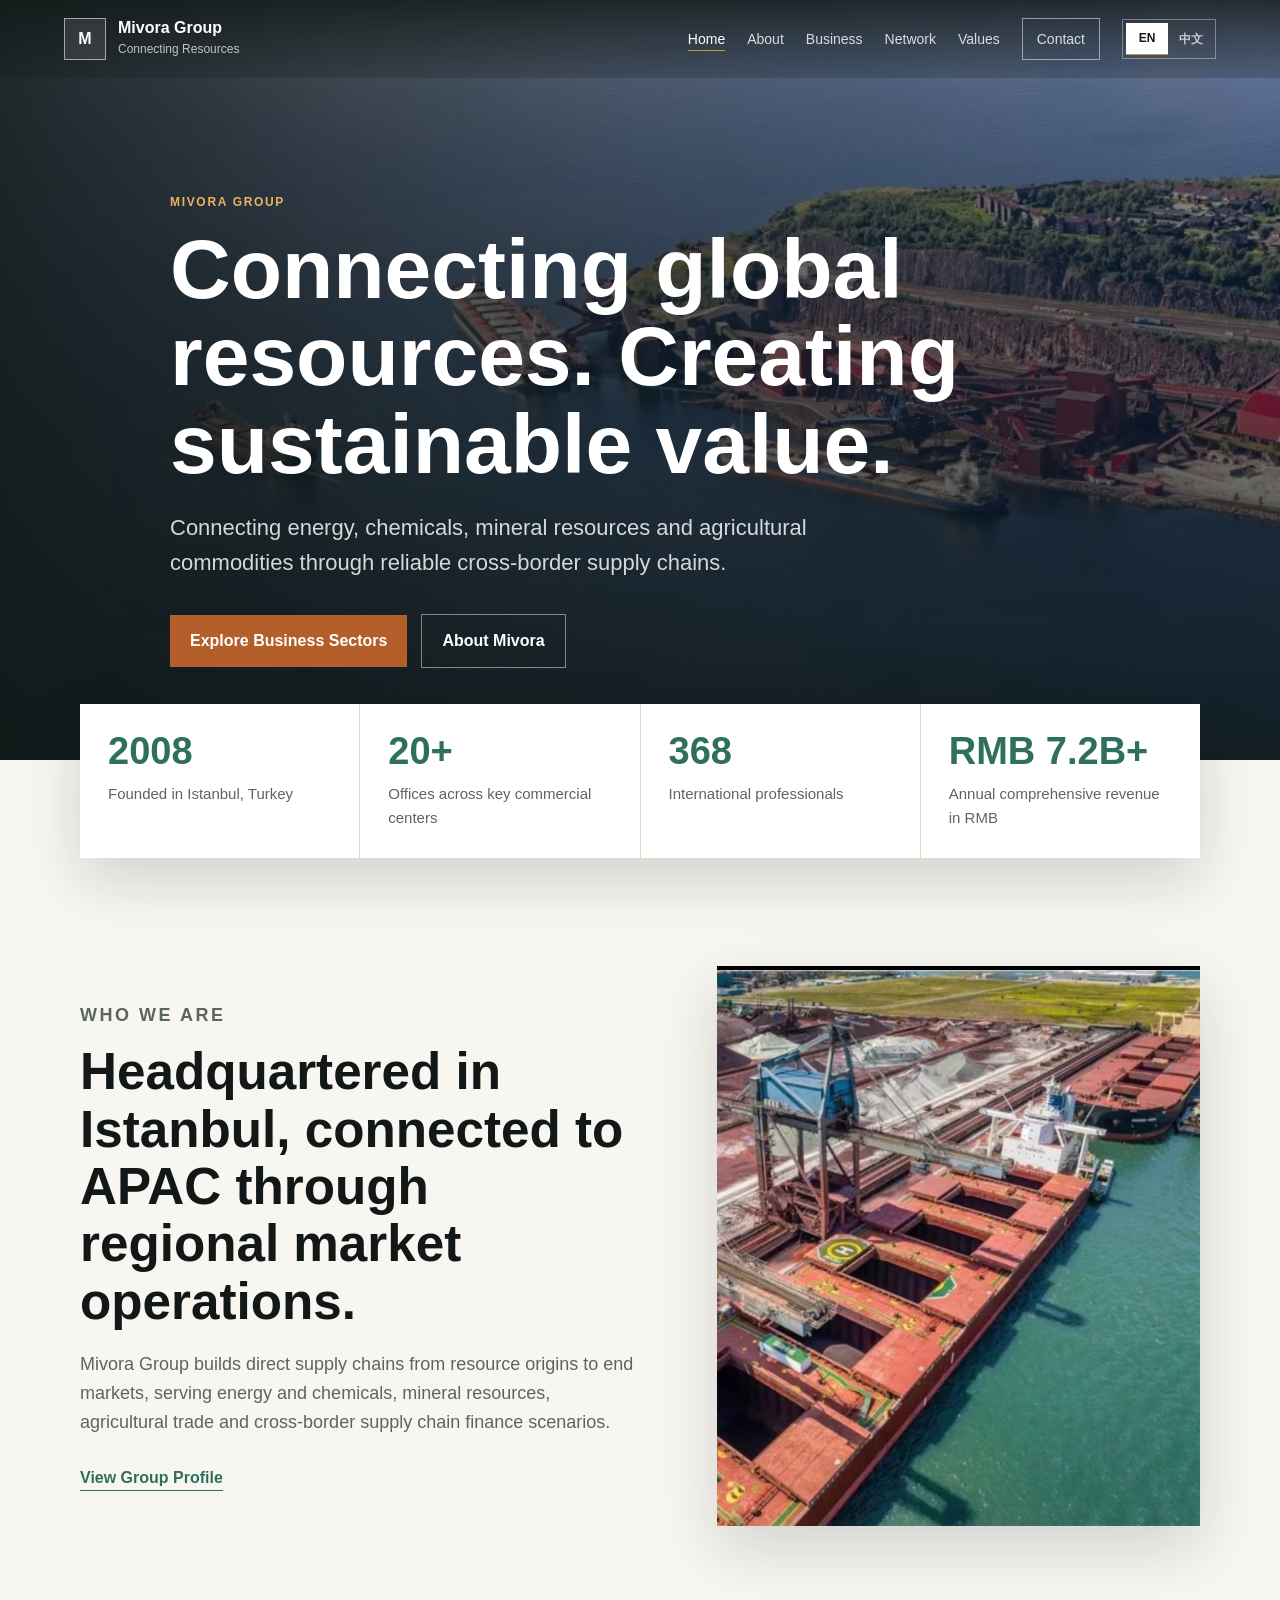
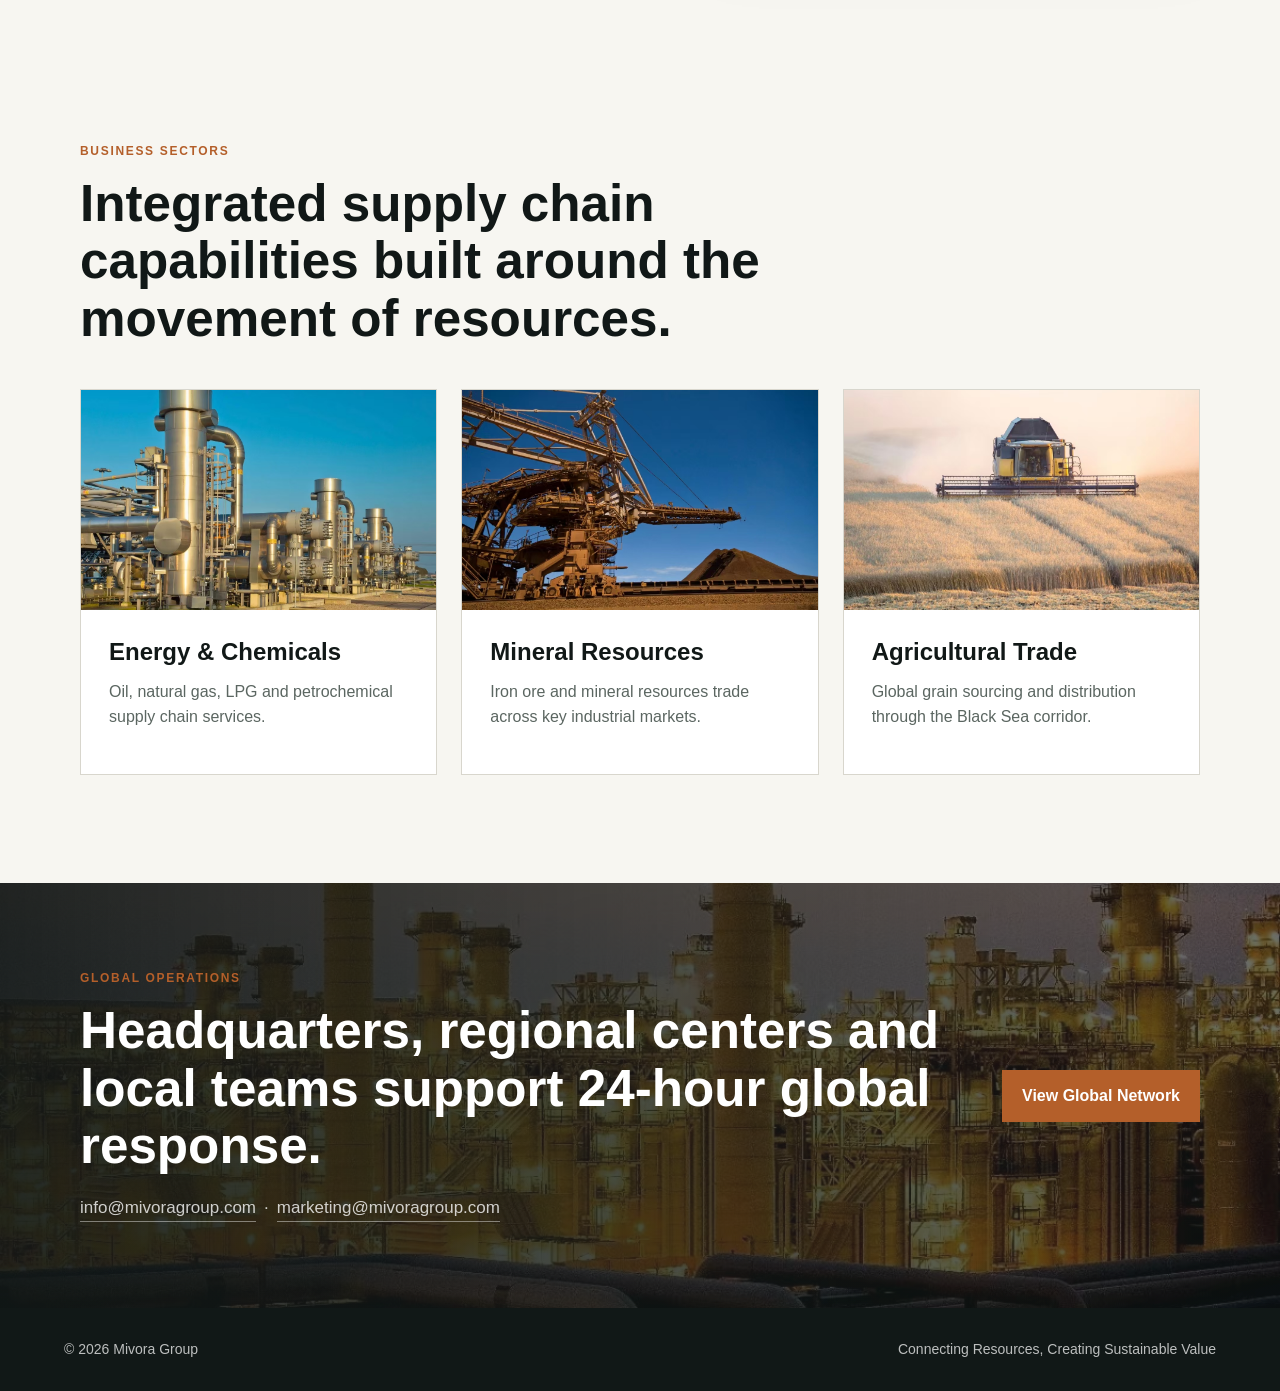
==== index.html @ 5e9dabd0 "Remove specific Shanghai office references" ====
<!doctype html>
<html lang="en">
  <head>
    <meta charset="utf-8" />
    <meta name="viewport" content="width=device-width, initial-scale=1" />
    <title>Mivora Group | Global Resources & Supply Chain</title>
    <meta
      name="description"
      content="Mivora Group connects energy, chemicals, mineral resources and agricultural commodities through an integrated global supply chain network."
    />
    <link rel="canonical" href="https://mivoragroup.com/" />
    <meta property="og:url" content="https://mivoragroup.com/" />
    <meta property="og:site_name" content="Mivora Group" />
    <meta property="og:title" content="Mivora Group | Global Resources & Supply Chain" />
    <meta property="og:type" content="website" />
    <link rel="stylesheet" href="styles.css" />
  </head>
  <body>
    <header class="site-header">
      <a class="brand" href="index.html" aria-label="Mivora Group home">
        <span class="brand-mark">M</span>
        <span>
          <strong>Mivora Group</strong>
          <small>Connecting Resources</small>
        </span>
      </a>
      <nav class="nav" aria-label="Primary navigation">
        <a class="active" href="index.html" data-en="Home" data-zh="首页">Home</a>
        <a href="about.html" data-en="About" data-zh="集团概况">About</a>
        <a href="business.html" data-en="Business" data-zh="核心业务">Business</a>
        <a href="network.html" data-en="Network" data-zh="全球网络">Network</a>
        <a href="sustainability.html" data-en="Values" data-zh="价值观">Values</a>
        <a class="nav-cta" href="contact.html" data-en="Contact" data-zh="联系">Contact</a>
        <span class="lang-toggle" aria-label="Language switcher">
          <button type="button" data-lang="en">EN</button>
          <button type="button" data-lang="zh">中文</button>
        </span>
      </nav>
    </header>

    <main>
      <section class="hero" aria-labelledby="hero-title">
        <img
          class="hero-image"
          src="7a8df25986ed4605addcd984f6380a3a.jpg"
          alt="Bulk commodity terminal and cargo vessels"
        />
        <div class="hero-overlay"></div>
        <div class="hero-content">
          <p class="eyebrow">MIVORA GROUP</p>
          <h1 id="hero-title" data-en="Connecting global resources. Creating sustainable value." data-zh="链接全球资源，创造可持续价值">Connecting global resources. Creating sustainable value.</h1>
          <p class="hero-subtitle">
            Connecting energy, chemicals, mineral resources and agricultural commodities through reliable cross-border supply chains.
          </p>
          <div class="hero-actions">
            <a class="button primary" href="business.html" data-en="Explore Business Sectors" data-zh="探索业务板块">Explore Business Sectors</a>
            <a class="button secondary" href="about.html" data-en="About Mivora" data-zh="了解集团实力">About Mivora</a>
          </div>
        </div>
      </section>

      <section class="metrics" aria-label="Company highlights">
        <article>
          <strong>2008</strong>
          <span data-en="Founded in Istanbul, Turkey" data-zh="成立于土耳其伊斯坦布尔">Founded in Istanbul, Turkey</span>
        </article>
        <article>
          <strong>20+</strong>
          <span data-en="Offices across key commercial centers" data-zh="全球办事处覆盖关键商业中心">Offices across key commercial centers</span>
        </article>
        <article>
          <strong>368</strong>
          <span data-en="International professionals" data-zh="国际化专业团队成员">International professionals</span>
        </article>
        <article>
          <strong data-en="RMB 7.2B+" data-zh="72亿+">RMB 7.2B+</strong>
          <span data-en="Annual comprehensive revenue in RMB" data-zh="人民币年综合营业收入">Annual comprehensive revenue in RMB</span>
        </article>
      </section>

      <section class="section split">
        <div class="section-copy">
          <p class="eyebrow">WHO WE ARE</p>
          <h2 data-en="Headquartered in Istanbul, connected to APAC through regional market operations." data-zh="以伊斯坦布尔为全球枢纽，通过区域市场运营连接亚太市场。">Headquartered in Istanbul, connected to APAC through regional market operations.</h2>
          <p data-en="Mivora Group builds direct supply chains from resource origins to end markets, serving energy and chemicals, mineral resources, agricultural trade and cross-border supply chain finance scenarios." data-zh="Mivora Group 构建从资源产地到终端市场的直达供应链，服务能源化工、矿产资源、农业贸易与跨境供应链金融场景。">
            Mivora Group builds direct supply chains from resource origins to end markets, serving energy and chemicals, mineral resources, agricultural trade and cross-border supply chain finance scenarios.
          </p>
          <a class="text-link" href="about.html" data-en="View Group Profile" data-zh="查看集团概况">View Group Profile</a>
        </div>
        <div class="image-panel">
          <img src="49a65de174349320aea4077d7fc65b95.jpg" alt="Cargo vessels at a commodity port" />
        </div>
      </section>

      <section class="section">
        <div class="section-heading">
          <p class="eyebrow">BUSINESS SECTORS</p>
          <h2 data-en="Integrated supply chain capabilities built around the movement of resources." data-zh="围绕资源流动，形成多板块协同的供应链服务能力。">Integrated supply chain capabilities built around the movement of resources.</h2>
        </div>
        <div class="business-grid">
          <a class="business-card" href="business.html#energy">
            <img src="01451405d43c5ca861ee28e45a3e5ecc.jpg" alt="Energy and chemical production facility" />
            <div>
              <h3 data-en="Energy & Chemicals" data-zh="能源化工">Energy & Chemicals</h3>
              <p>Oil, natural gas, LPG and petrochemical supply chain services.</p>
            </div>
          </a>
          <a class="business-card" href="business.html#minerals">
            <img src="44d8d1b2f54f1c2cb3f001c1cfe89cb3.jpg" alt="Iron ore stockyard and port equipment" />
            <div>
              <h3 data-en="Mineral Resources" data-zh="矿产资源">Mineral Resources</h3>
              <p>Iron ore and mineral resources trade across key industrial markets.</p>
            </div>
          </a>
          <a class="business-card" href="business.html#agriculture">
            <img src="0b99b3948eabadda12cf64d9cd843b79.jpg" alt="Grain harvesting in a field" />
            <div>
              <h3 data-en="Agricultural Trade" data-zh="农业贸易">Agricultural Trade</h3>
              <p>Global grain sourcing and distribution through the Black Sea corridor.</p>
            </div>
          </a>
        </div>
      </section>

      <section class="section cta-band">
        <div>
          <p class="eyebrow">GLOBAL OPERATIONS</p>
          <h2 data-en="Headquarters, regional centers and local teams support 24-hour global response." data-zh="总部、区域中心与本地团队协同，实现 24 小时全球响应。">Headquarters, regional centers and local teams support 24-hour global response.</h2>
          <p class="cta-note">
            <a href="mailto:info@mivoragroup.com">info@mivoragroup.com</a>
            <span>·</span>
            <a href="mailto:marketing@mivoragroup.com">marketing@mivoragroup.com</a>
          </p>
        </div>
        <a class="button primary" href="network.html" data-en="View Global Network" data-zh="查看全球网络">View Global Network</a>
      </section>
    </main>

    <footer class="site-footer">
      <span>© 2026 Mivora Group</span>
      <span>Connecting Resources, Creating Sustainable Value</span>
    </footer>
    <script src="lang.js"></script>
  </body>
</html>
---- styles.css ----
:root {
  --ink: #111817;
  --muted: #5b6661;
  --paper: #f7f6f1;
  --white: #ffffff;
  --line: #d8d6cd;
  --copper: #b45f2a;
  --green: #2f6f5e;
  --gold: #c9963e;
  --charcoal: #202826;
  --shadow: 0 22px 60px rgba(17, 24, 23, 0.16);
}

* {
  box-sizing: border-box;
}

html {
  scroll-behavior: smooth;
}

body {
  margin: 0;
  color: var(--ink);
  background: var(--paper);
  font-family: Inter, "Segoe UI", "PingFang SC", "Microsoft YaHei", Arial, sans-serif;
  line-height: 1.6;
}

img {
  display: block;
  max-width: 100%;
}

a {
  color: inherit;
  text-decoration: none;
}

.site-header {
  position: fixed;
  top: 0;
  left: 0;
  right: 0;
  z-index: 10;
  display: flex;
  align-items: center;
  justify-content: space-between;
  gap: 24px;
  padding: 18px clamp(20px, 5vw, 72px);
  color: var(--white);
  background: linear-gradient(180deg, rgba(17, 24, 23, 0.82), rgba(17, 24, 23, 0.2));
}

.site-header.solid {
  background: rgba(17, 24, 23, 0.96);
  box-shadow: 0 12px 36px rgba(17, 24, 23, 0.14);
}

.brand {
  display: flex;
  align-items: center;
  gap: 12px;
  min-width: 210px;
}

.brand-mark {
  display: grid;
  width: 42px;
  height: 42px;
  place-items: center;
  border: 1px solid rgba(255, 255, 255, 0.55);
  background: rgba(255, 255, 255, 0.1);
  font-weight: 800;
}

.brand strong,
.brand small {
  display: block;
}

.brand strong {
  font-size: 16px;
  line-height: 1.15;
}

.brand small {
  margin-top: 2px;
  color: rgba(255, 255, 255, 0.72);
  font-size: 12px;
}

.nav {
  display: flex;
  align-items: center;
  gap: 22px;
  color: rgba(255, 255, 255, 0.82);
  font-size: 14px;
}

.lang-toggle {
  display: inline-flex;
  align-items: center;
  gap: 2px;
  padding: 3px;
  border: 1px solid rgba(255, 255, 255, 0.36);
}

.lang-toggle button {
  min-width: 42px;
  padding: 6px 9px;
  color: rgba(255, 255, 255, 0.72);
  background: transparent;
  border: 0;
  font: inherit;
  font-size: 12px;
  font-weight: 800;
  cursor: pointer;
}

.lang-toggle button.active {
  color: var(--ink);
  background: var(--white);
}

.nav a:hover,
.nav .active {
  color: var(--white);
}

.nav .active {
  border-bottom: 1px solid var(--gold);
}

.nav-cta {
  padding: 9px 14px;
  border: 1px solid rgba(255, 255, 255, 0.5);
}

.nav-cta.active {
  border-color: var(--gold);
}

.hero {
  position: relative;
  min-height: 760px;
  display: grid;
  align-items: end;
  overflow: hidden;
  color: var(--white);
}

.hero-image,
.hero-overlay {
  position: absolute;
  inset: 0;
  width: 100%;
  height: 100%;
}

.hero-image {
  object-fit: cover;
}

.hero-overlay {
  background:
    linear-gradient(90deg, rgba(17, 24, 23, 0.88), rgba(17, 24, 23, 0.46), rgba(17, 24, 23, 0.16)),
    linear-gradient(0deg, rgba(17, 24, 23, 0.82), rgba(17, 24, 23, 0.02));
}

.hero-content {
  position: relative;
  width: min(940px, calc(100% - 40px));
  padding: 160px 0 92px;
  margin: 0 auto;
}

.eyebrow {
  margin: 0 0 14px;
  color: var(--copper);
  font-size: 12px;
  font-weight: 800;
  letter-spacing: 0.14em;
  text-transform: uppercase;
}

.hero .eyebrow {
  color: #f0b15e;
}

h1,
h2,
h3,
p {
  margin-top: 0;
}

h1 {
  max-width: 880px;
  margin-bottom: 22px;
  font-size: clamp(46px, 7vw, 84px);
  line-height: 1.04;
  letter-spacing: 0;
}

h2 {
  margin-bottom: 20px;
  font-size: clamp(32px, 4vw, 54px);
  line-height: 1.12;
  letter-spacing: 0;
}

h3 {
  margin-bottom: 12px;
  font-size: 24px;
  line-height: 1.2;
}

.hero-subtitle {
  max-width: 660px;
  margin-bottom: 34px;
  color: rgba(255, 255, 255, 0.82);
  font-size: 22px;
}

.hero-actions,
.button {
  display: flex;
  align-items: center;
}

.hero-actions {
  gap: 14px;
  flex-wrap: wrap;
}

.button {
  min-height: 48px;
  justify-content: center;
  padding: 13px 20px;
  font-weight: 750;
}

.button.primary {
  color: var(--white);
  background: var(--copper);
}

.button.secondary {
  color: var(--white);
  border: 1px solid rgba(255, 255, 255, 0.46);
}

.text-link {
  display: inline-flex;
  margin-top: 10px;
  color: var(--green);
  font-weight: 800;
  border-bottom: 1px solid var(--green);
}

.metrics {
  display: grid;
  grid-template-columns: repeat(4, 1fr);
  gap: 1px;
  width: min(1120px, calc(100% - 40px));
  margin: -56px auto 0;
  position: relative;
  z-index: 2;
  background: var(--line);
  box-shadow: var(--shadow);
}

.metrics article {
  min-height: 134px;
  padding: 28px;
  background: var(--white);
}

.metrics strong {
  display: block;
  color: var(--green);
  font-size: 38px;
  line-height: 1;
}

.metrics span {
  display: block;
  margin-top: 12px;
  color: var(--muted);
  font-size: 15px;
}

.section {
  width: min(1120px, calc(100% - 40px));
  margin: 0 auto;
  padding: 108px 0;
}

.split,
.two-column,
.network-page {
  display: grid;
  grid-template-columns: minmax(0, 0.95fr) minmax(340px, 0.82fr);
  gap: clamp(36px, 6vw, 80px);
  align-items: center;
}

.section-copy p,
.network-copy p,
.contact-page p,
.prose p {
  color: var(--muted);
  font-size: 18px;
}

.image-panel {
  min-height: 520px;
  overflow: hidden;
  box-shadow: var(--shadow);
}

.image-panel img {
  width: 100%;
  height: 100%;
  min-height: 520px;
  object-fit: cover;
}

.section-heading {
  max-width: 850px;
  margin-bottom: 42px;
}

.business-grid {
  display: grid;
  grid-template-columns: repeat(3, 1fr);
  gap: 24px;
}

.business-card {
  display: grid;
  grid-template-rows: 220px 1fr;
  background: var(--white);
  border: 1px solid var(--line);
  transition: transform 180ms ease, box-shadow 180ms ease;
}

.business-card:hover {
  transform: translateY(-4px);
  box-shadow: var(--shadow);
}

.business-card img {
  width: 100%;
  height: 220px;
  object-fit: cover;
}

.business-card div {
  padding: 28px;
}

.business-card p,
.business-card li,
.value-grid p,
.fact-grid p,
.process-grid p {
  color: var(--muted);
}

.business-card ul {
  padding-left: 18px;
  margin: 18px 0 0;
}

.cta-band {
  width: 100%;
  display: grid;
  grid-template-columns: minmax(0, 1fr) auto;
  gap: 32px;
  align-items: center;
  padding: 86px max(20px, calc((100vw - 1120px) / 2));
  color: var(--white);
  background:
    linear-gradient(90deg, rgba(17, 24, 23, 0.92), rgba(17, 24, 23, 0.62)),
    url("e1b6a33fd10ffb26ba08e1580017c1f7.jpg") center / cover;
}

.cta-note {
  display: flex;
  flex-wrap: wrap;
  gap: 8px;
  margin: 18px 0 0;
  color: rgba(255, 255, 255, 0.78);
  font-size: 17px;
}

.cta-note a {
  border-bottom: 1px solid rgba(255, 255, 255, 0.42);
}

.page-main {
  padding-top: 78px;
}

.page-hero {
  position: relative;
  min-height: 540px;
  display: grid;
  align-items: end;
  color: var(--white);
  overflow: hidden;
}

.page-hero img {
  position: absolute;
  inset: 0;
  width: 100%;
  height: 100%;
  object-fit: cover;
}

.page-hero::after {
  content: "";
  position: absolute;
  inset: 0;
  background: linear-gradient(90deg, rgba(17, 24, 23, 0.9), rgba(17, 24, 23, 0.38));
}

.page-hero > div {
  position: relative;
  z-index: 1;
  width: min(1120px, calc(100% - 40px));
  margin: 0 auto;
  padding: 90px 0;
}

.page-hero p {
  max-width: 690px;
  color: rgba(255, 255, 255, 0.8);
  font-size: 20px;
}

.page-title {
  width: min(1120px, calc(100% - 40px));
  margin: 0 auto;
  padding: 100px 0 42px;
}

.page-title h1 {
  color: var(--ink);
}

.fact-grid,
.process-grid,
.value-grid {
  display: grid;
  grid-template-columns: repeat(3, 1fr);
  gap: 1px;
  background: var(--line);
}

.process-grid {
  grid-template-columns: repeat(4, 1fr);
}

.fact-grid article,
.process-grid article,
.value-grid article {
  padding: 34px;
  background: var(--white);
}

.fact-grid span,
.process-grid span,
.value-grid span {
  display: block;
  margin-bottom: 34px;
  color: var(--gold);
  font-weight: 800;
}

.business-detail {
  width: min(1120px, calc(100% - 40px));
  display: grid;
  grid-template-columns: 0.95fr 1fr;
  gap: 54px;
  align-items: center;
  margin: 0 auto;
  padding: 76px 0;
  border-top: 1px solid var(--line);
}

.business-detail.reverse img {
  order: 2;
}

.business-detail img {
  width: 100%;
  height: 440px;
  object-fit: cover;
  box-shadow: var(--shadow);
}

.business-detail p,
.business-detail li {
  color: var(--muted);
  font-size: 17px;
}

.business-detail ul {
  margin: 22px 0 0;
  padding-left: 20px;
}

.network-list {
  display: flex;
  flex-wrap: wrap;
  gap: 10px;
}

.network-list span {
  padding: 11px 14px;
  color: var(--green);
  background: var(--white);
  border: 1px solid var(--line);
  font-weight: 750;
}

.network-list.large span {
  padding: 16px 18px;
  font-size: 18px;
}

.contact-page {
  width: min(1120px, calc(100% - 40px));
  min-height: calc(100vh - 176px);
  display: grid;
  grid-template-columns: minmax(0, 1fr) 420px;
  gap: 56px;
  align-items: center;
  margin: 0 auto;
  padding: 100px 0;
}

.contact-panel {
  padding: 36px;
  color: var(--white);
  background: var(--charcoal);
}

.contact-panel h2 {
  font-size: 32px;
}

.contact-panel dt {
  margin-top: 22px;
  color: rgba(255, 255, 255, 0.58);
  font-size: 13px;
  text-transform: uppercase;
}

.contact-panel dd {
  margin: 4px 0 0;
  font-size: 18px;
}

.contact-panel a {
  color: var(--white);
  border-bottom: 1px solid rgba(255, 255, 255, 0.38);
}

.site-footer {
  display: flex;
  justify-content: space-between;
  gap: 20px;
  padding: 30px clamp(20px, 5vw, 72px);
  color: rgba(255, 255, 255, 0.72);
  background: var(--ink);
  font-size: 14px;
}

@media (max-width: 980px) {
  .site-header {
    position: absolute;
    align-items: flex-start;
    flex-wrap: wrap;
  }

  .nav {
    width: 100%;
    display: flex;
    flex-wrap: wrap;
    justify-content: flex-start;
    gap: 10px 16px;
    padding-top: 8px;
    font-size: 13px;
  }

  .hero {
    min-height: 700px;
  }

  .metrics,
  .business-grid,
  .value-grid,
  .split,
  .two-column,
  .network-page,
  .business-detail,
  .contact-page,
  .cta-band,
  .fact-grid,
  .process-grid {
    grid-template-columns: 1fr;
  }

  .business-detail.reverse img {
    order: 0;
  }

  .metrics {
    margin-top: 0;
  }

  .contact-page {
    min-height: auto;
  }
}

@media (max-width: 560px) {
  .hero-content,
  .page-hero > div,
  .page-title,
  .section,
  .business-detail,
  .contact-page {
    width: min(100% - 32px, 1120px);
  }

  .hero-content {
    padding-bottom: 58px;
  }

  h1 {
    font-size: 42px;
  }

  h2 {
    font-size: 31px;
  }

  .hero-subtitle,
  .section-copy p,
  .network-copy p,
  .contact-page p,
  .prose p {
    font-size: 16px;
  }

  .metrics {
    width: 100%;
    grid-template-columns: 1fr 1fr;
  }

  .metrics article,
  .fact-grid article,
  .process-grid article,
  .value-grid article {
    padding: 22px;
  }

  .section {
    padding: 72px 0;
  }

  .business-card {
    grid-template-rows: 190px 1fr;
  }

  .business-card img {
    height: 190px;
  }

  .image-panel,
  .image-panel img {
    min-height: 360px;
  }

  .business-detail img {
    height: 300px;
  }

  .site-footer {
    flex-direction: column;
  }
}
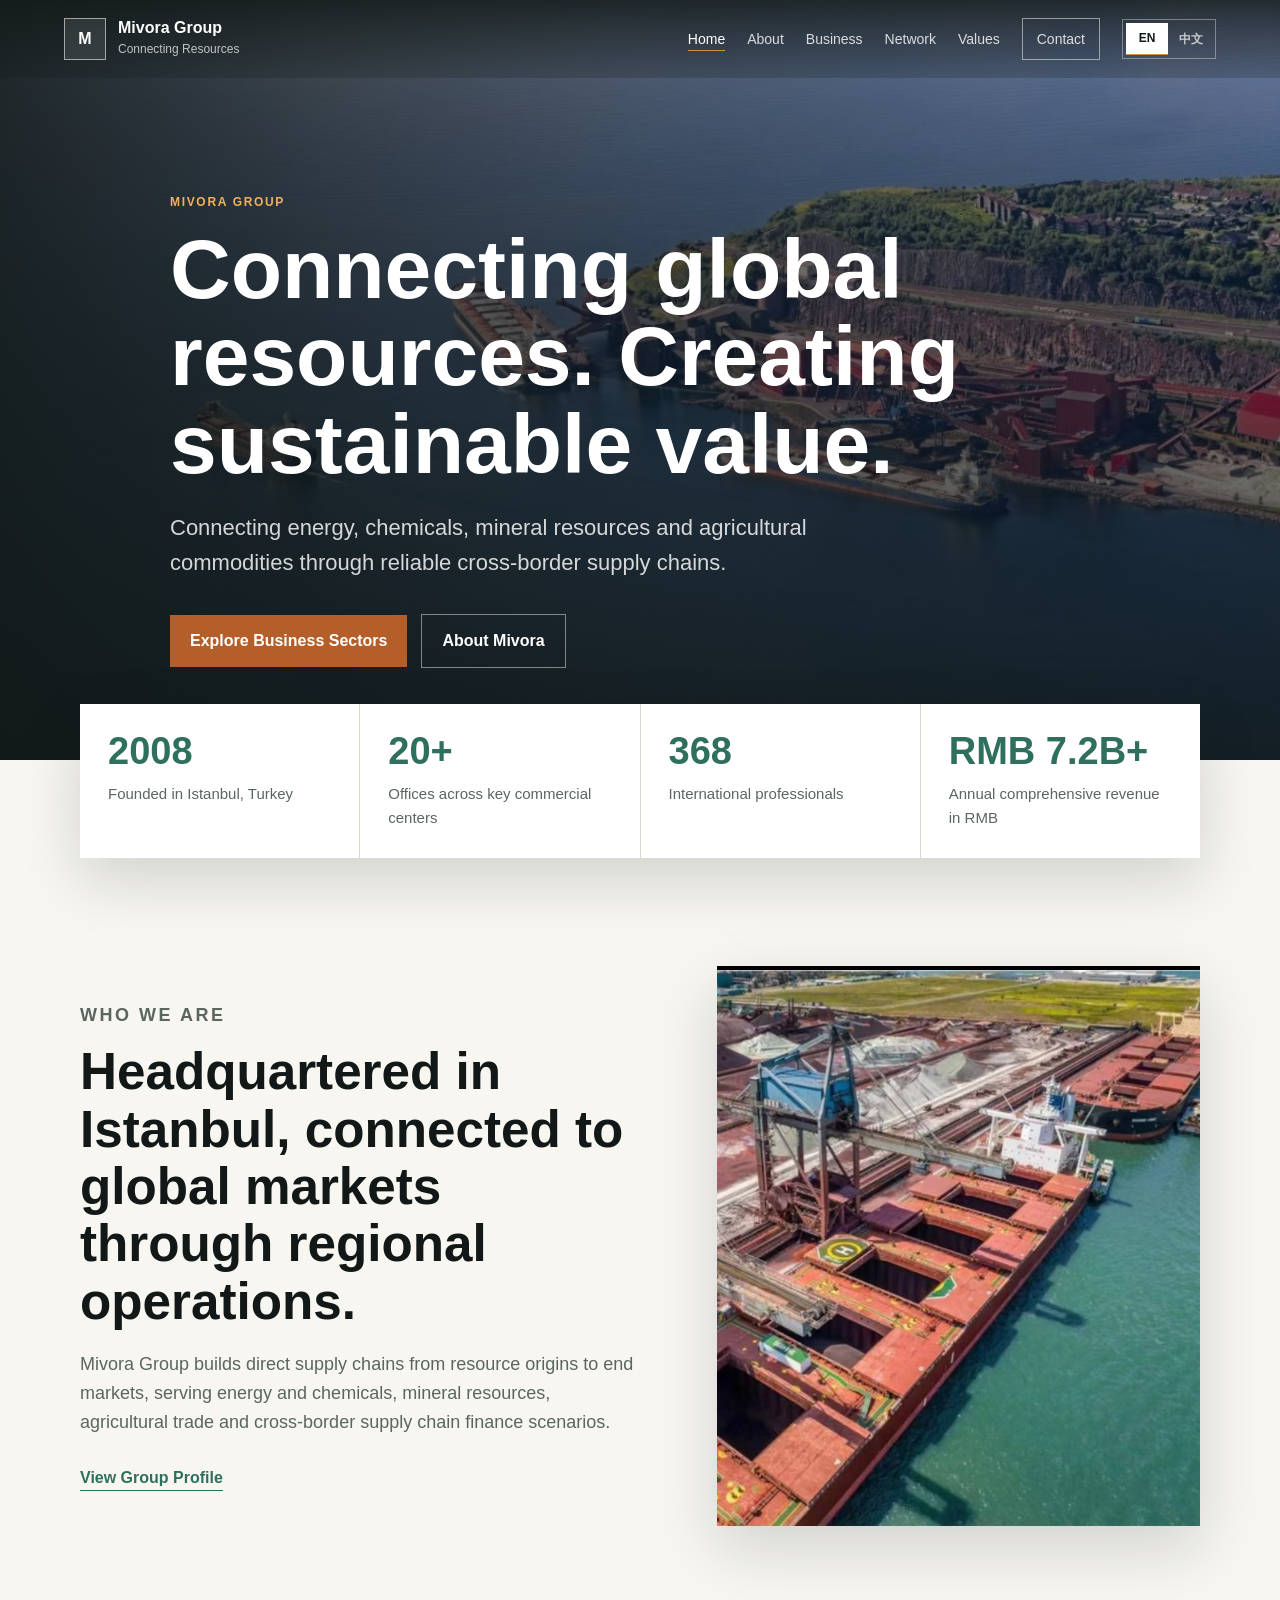
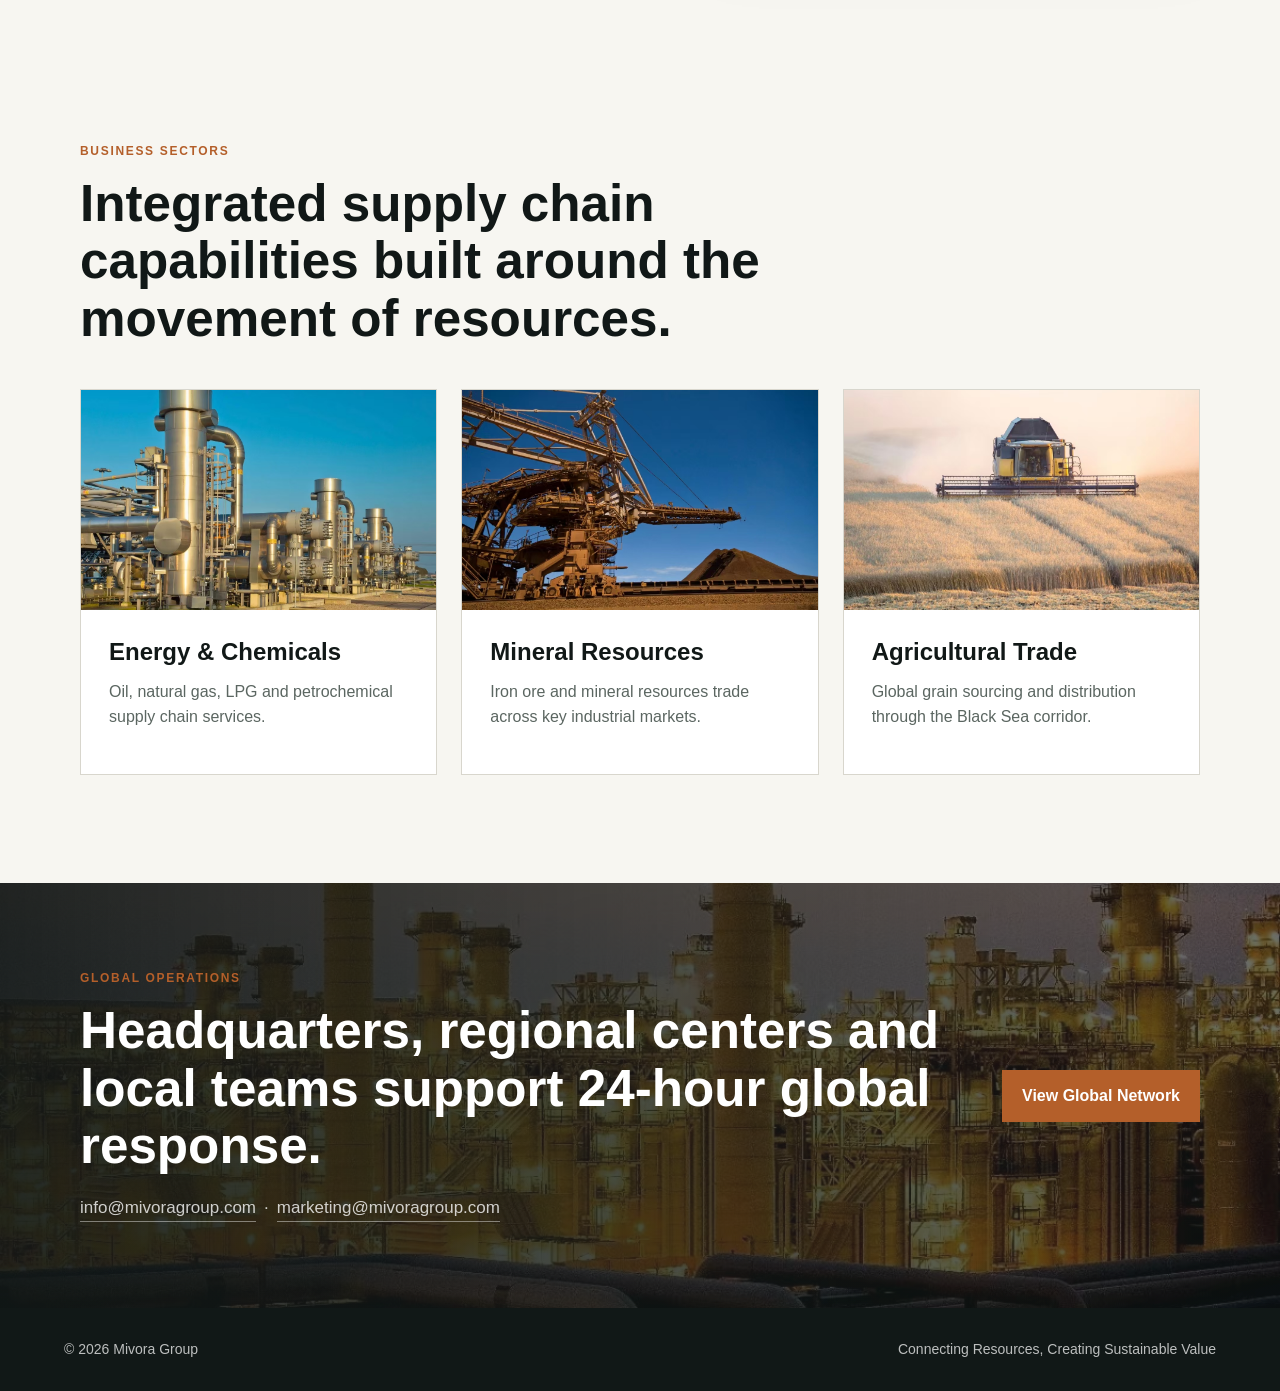
==== commit d58728e1: "Remove APAC contact location details" ====
--- a/index.html
+++ b/index.html
@@ -81,7 +81,7 @@
       <section class="section split">
         <div class="section-copy">
           <p class="eyebrow">WHO WE ARE</p>
-          <h2 data-en="Headquartered in Istanbul, connected to APAC through regional market operations." data-zh="以伊斯坦布尔为全球枢纽，通过区域市场运营连接亚太市场。">Headquartered in Istanbul, connected to APAC through regional market operations.</h2>
+          <h2 data-en="Headquartered in Istanbul, connected to global markets through regional operations." data-zh="以伊斯坦布尔为全球枢纽，通过区域运营连接全球市场。">Headquartered in Istanbul, connected to global markets through regional operations.</h2>
           <p data-en="Mivora Group builds direct supply chains from resource origins to end markets, serving energy and chemicals, mineral resources, agricultural trade and cross-border supply chain finance scenarios." data-zh="Mivora Group 构建从资源产地到终端市场的直达供应链，服务能源化工、矿产资源、农业贸易与跨境供应链金融场景。">
             Mivora Group builds direct supply chains from resource origins to end markets, serving energy and chemicals, mineral resources, agricultural trade and cross-border supply chain finance scenarios.
           </p>
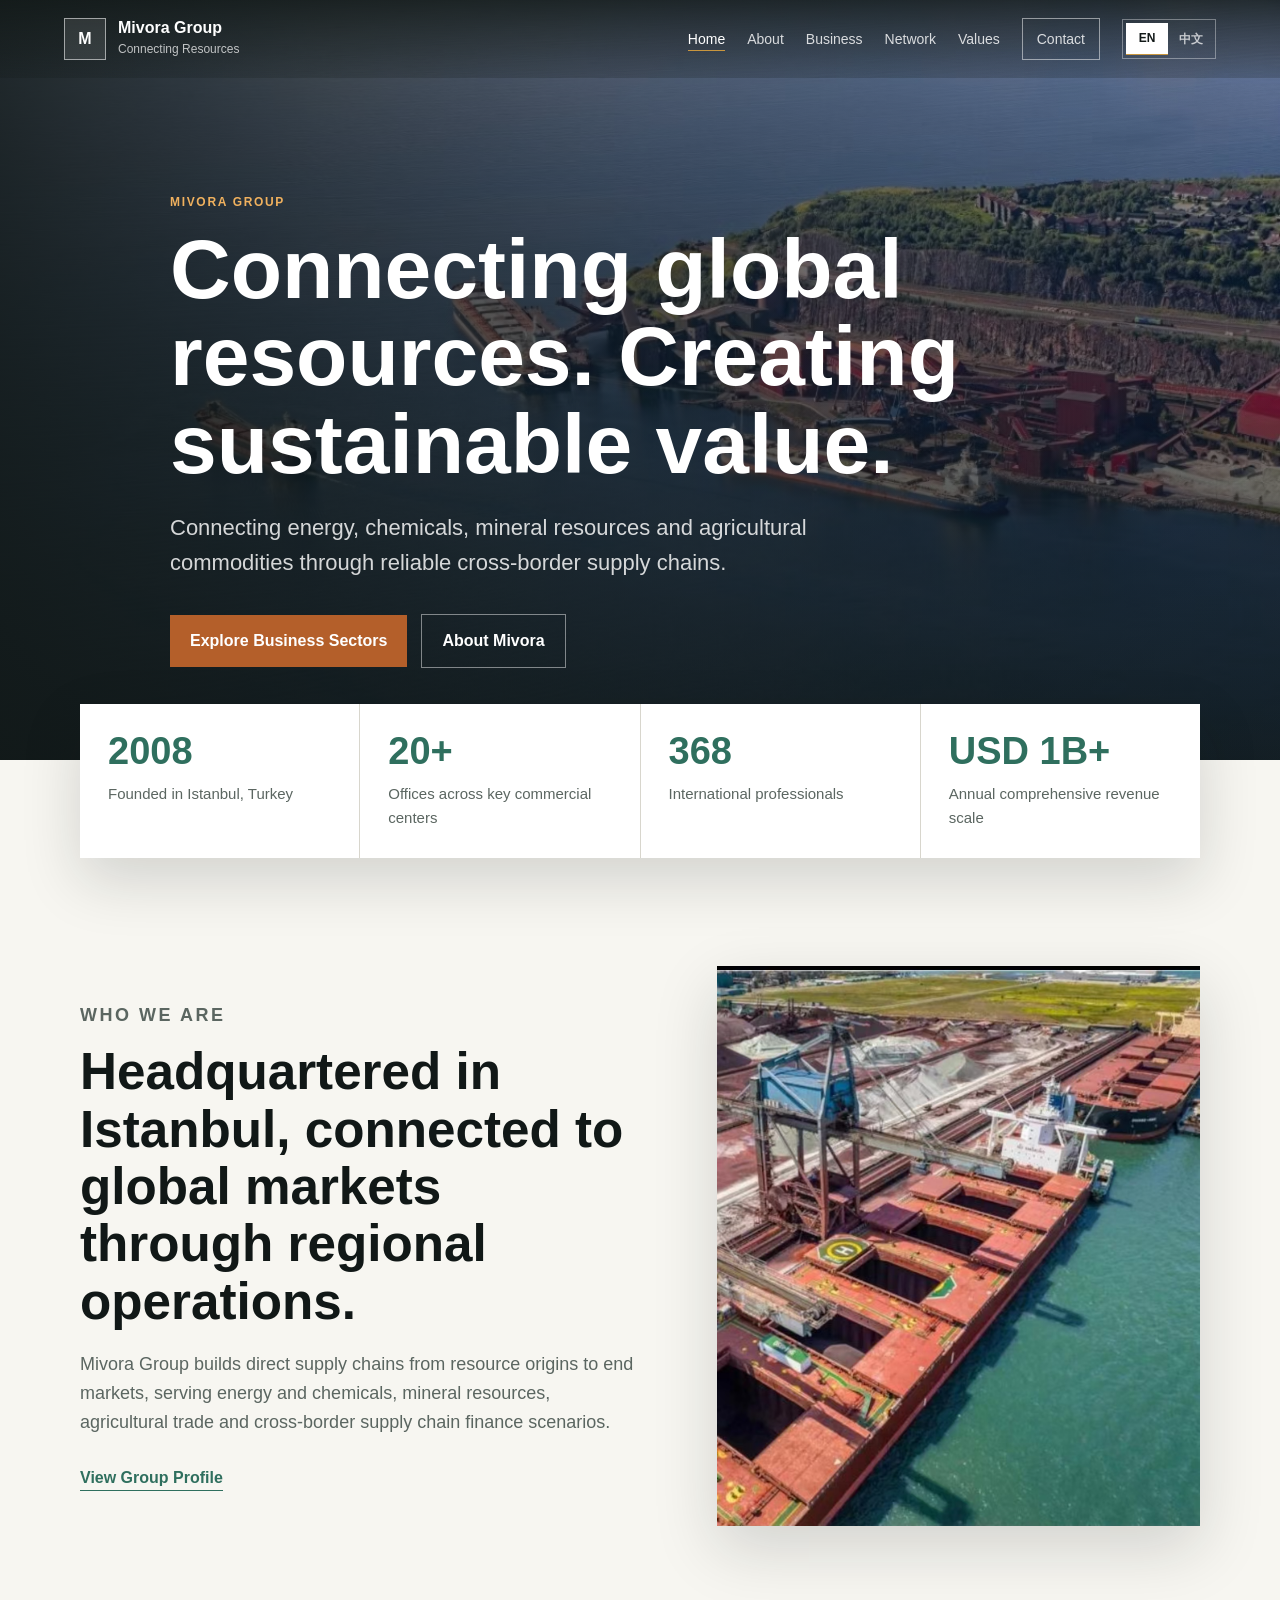
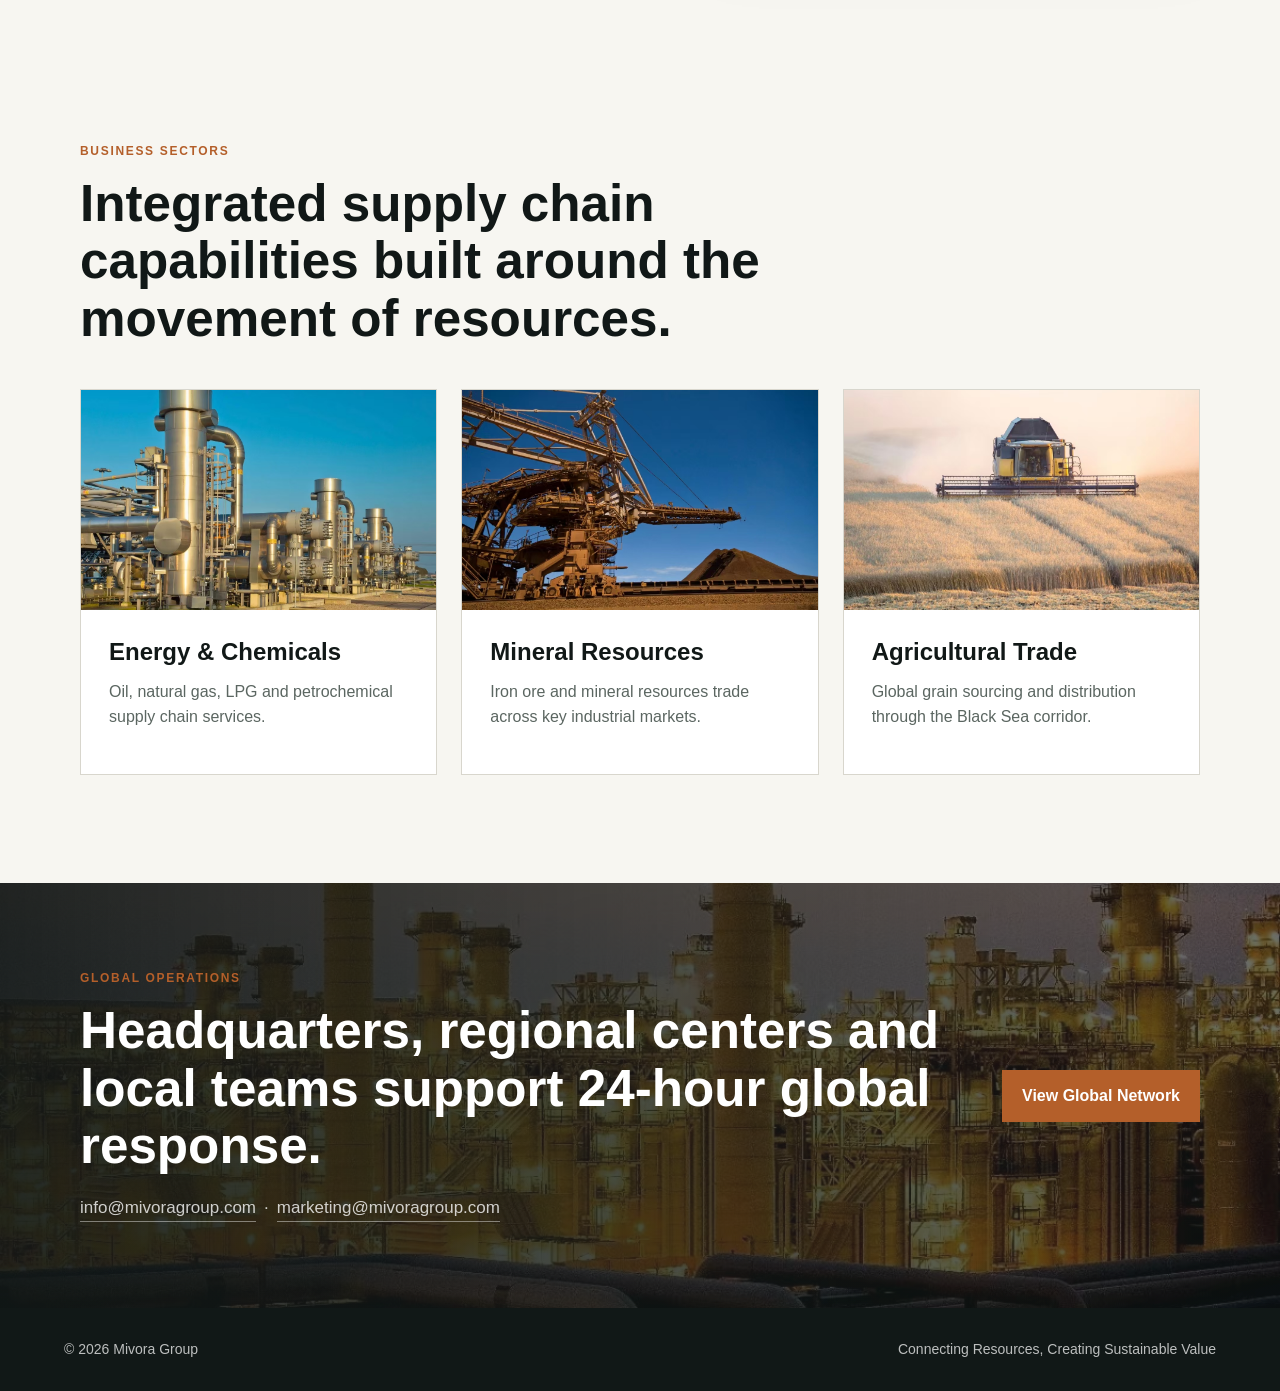
==== commit fa58c932: "Use USD revenue scale" ====
--- a/index.html
+++ b/index.html
@@ -13,6 +13,7 @@
     <meta property="og:site_name" content="Mivora Group" />
     <meta property="og:title" content="Mivora Group | Global Resources & Supply Chain" />
     <meta property="og:type" content="website" />
+    <link rel="icon" href="favicon.svg" type="image/svg+xml" />
     <link rel="stylesheet" href="styles.css" />
   </head>
   <body>
@@ -73,8 +74,8 @@
           <span data-en="International professionals" data-zh="国际化专业团队成员">International professionals</span>
         </article>
         <article>
-          <strong data-en="RMB 7.2B+" data-zh="72亿+">RMB 7.2B+</strong>
-          <span data-en="Annual comprehensive revenue in RMB" data-zh="人民币年综合营业收入">Annual comprehensive revenue in RMB</span>
+          <strong data-en="USD 1B+" data-zh="10亿美元+">USD 1B+</strong>
+          <span data-en="Annual comprehensive revenue scale" data-zh="美元等值年综合营收规模">Annual comprehensive revenue scale</span>
         </article>
       </section>
 
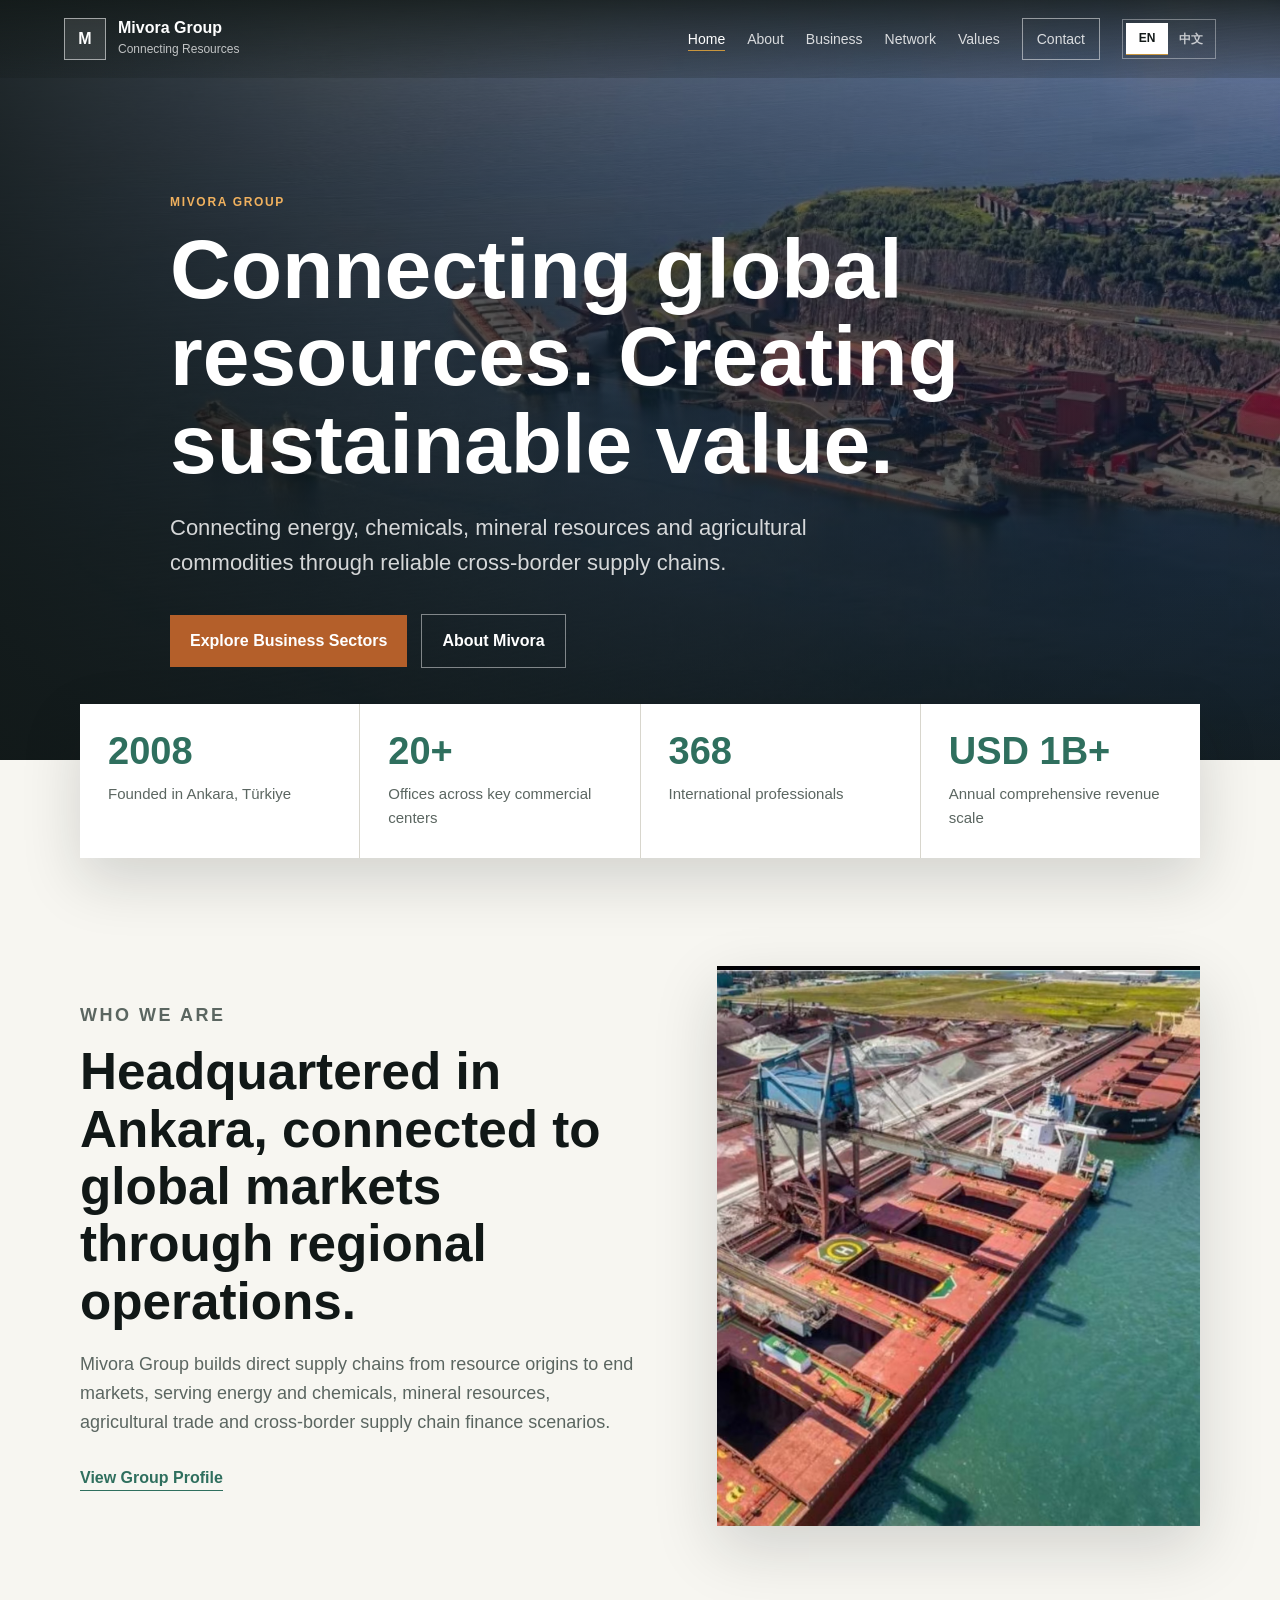
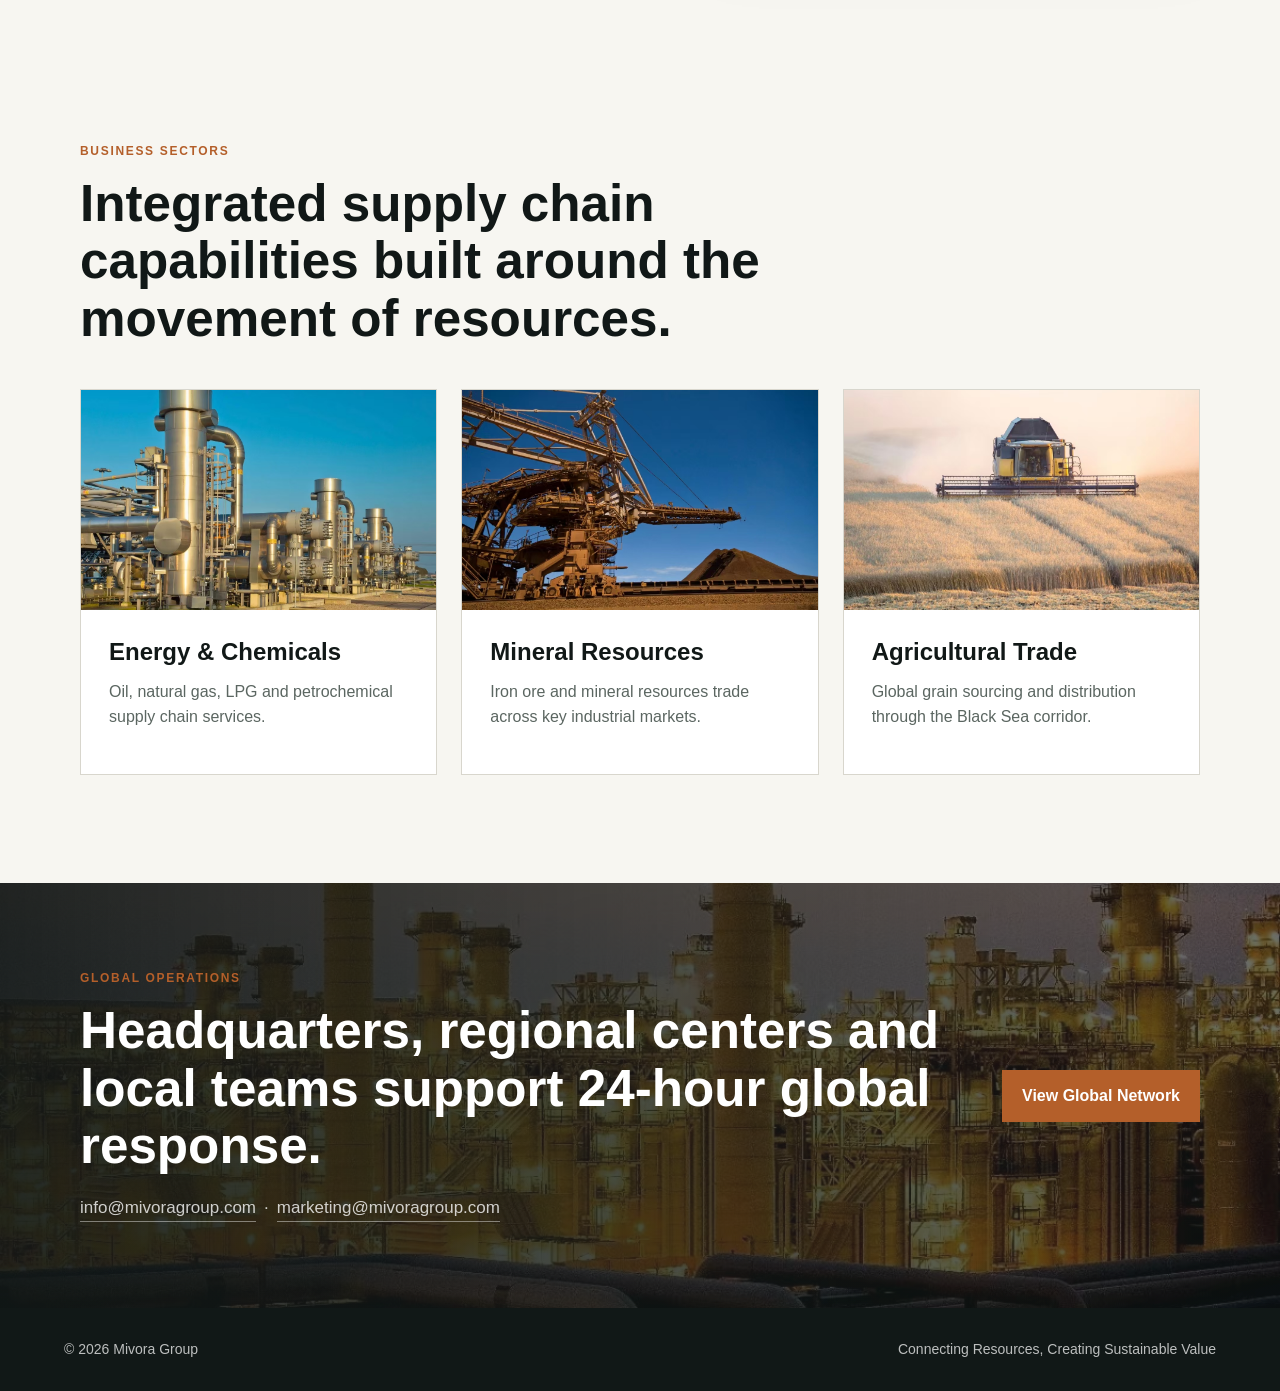
==== commit 08cb35a6: "Switch headquarters references to Ankara" ====
--- a/index.html
+++ b/index.html
@@ -63,7 +63,7 @@
       <section class="metrics" aria-label="Company highlights">
         <article>
           <strong>2008</strong>
-          <span data-en="Founded in Istanbul, Turkey" data-zh="成立于土耳其伊斯坦布尔">Founded in Istanbul, Turkey</span>
+          <span data-en="Founded in Ankara, Türkiye" data-zh="成立于土耳其安卡拉">Founded in Ankara, Türkiye</span>
         </article>
         <article>
           <strong>20+</strong>
@@ -82,7 +82,7 @@
       <section class="section split">
         <div class="section-copy">
           <p class="eyebrow">WHO WE ARE</p>
-          <h2 data-en="Headquartered in Istanbul, connected to global markets through regional operations." data-zh="以伊斯坦布尔为全球枢纽，通过区域运营连接全球市场。">Headquartered in Istanbul, connected to global markets through regional operations.</h2>
+          <h2 data-en="Headquartered in Ankara, connected to global markets through regional operations." data-zh="以安卡拉为运营核心，通过区域运营连接全球市场。">Headquartered in Ankara, connected to global markets through regional operations.</h2>
           <p data-en="Mivora Group builds direct supply chains from resource origins to end markets, serving energy and chemicals, mineral resources, agricultural trade and cross-border supply chain finance scenarios." data-zh="Mivora Group 构建从资源产地到终端市场的直达供应链，服务能源化工、矿产资源、农业贸易与跨境供应链金融场景。">
             Mivora Group builds direct supply chains from resource origins to end markets, serving energy and chemicals, mineral resources, agricultural trade and cross-border supply chain finance scenarios.
           </p>
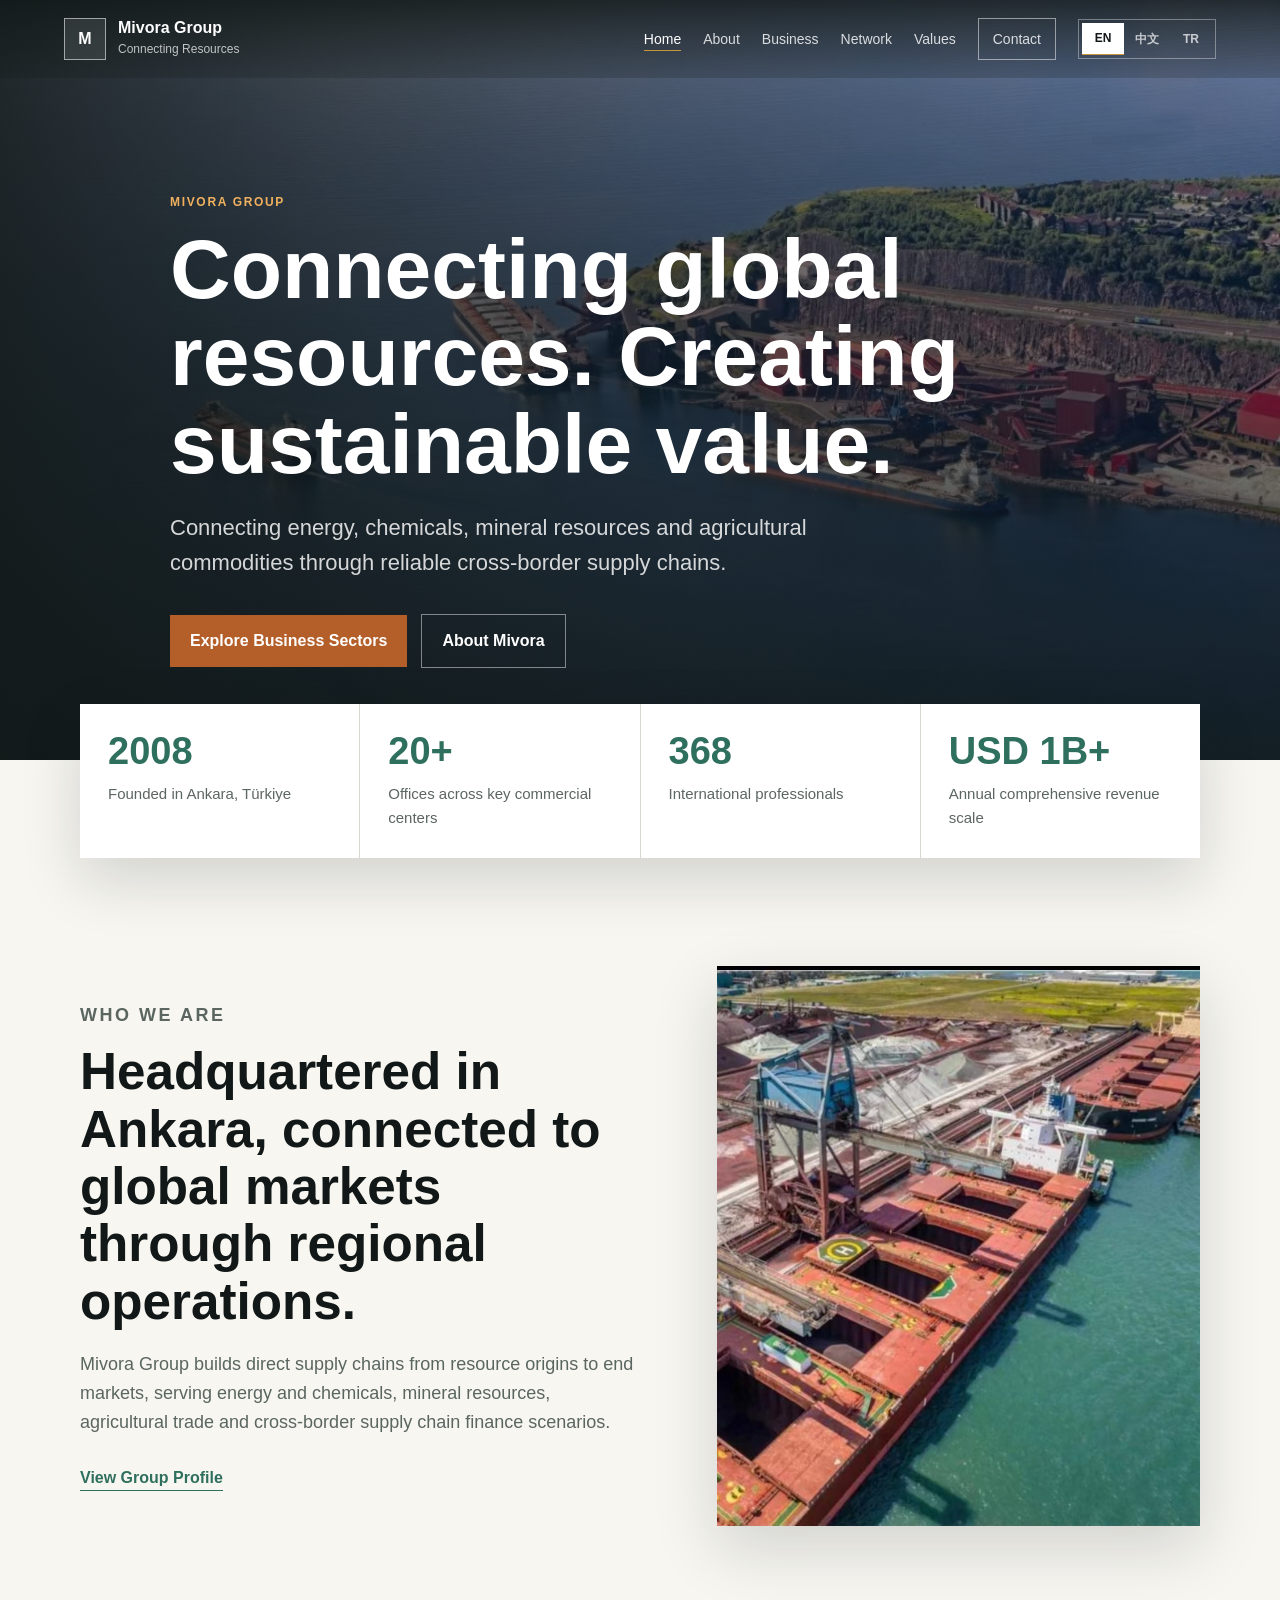
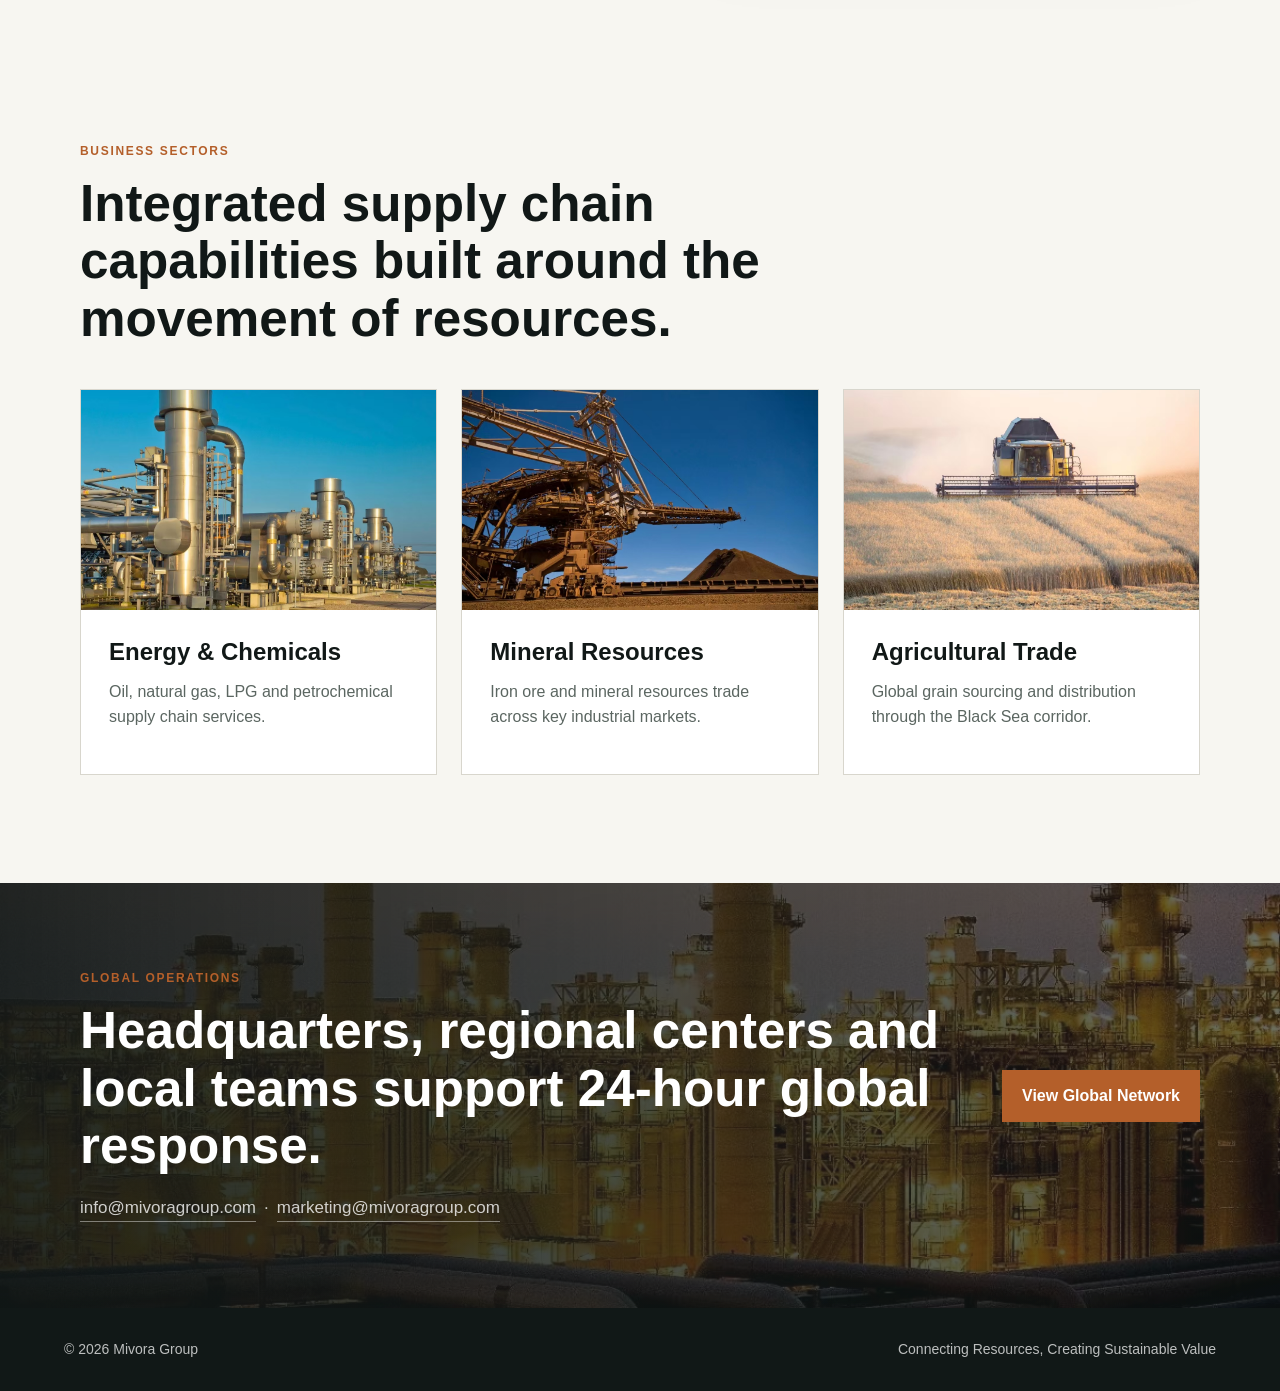
==== commit 02e4bb14: "Add Turkish language option" ====
--- a/index.html
+++ b/index.html
@@ -26,15 +26,16 @@
         </span>
       </a>
       <nav class="nav" aria-label="Primary navigation">
-        <a class="active" href="index.html" data-en="Home" data-zh="首页">Home</a>
-        <a href="about.html" data-en="About" data-zh="集团概况">About</a>
-        <a href="business.html" data-en="Business" data-zh="核心业务">Business</a>
-        <a href="network.html" data-en="Network" data-zh="全球网络">Network</a>
-        <a href="sustainability.html" data-en="Values" data-zh="价值观">Values</a>
-        <a class="nav-cta" href="contact.html" data-en="Contact" data-zh="联系">Contact</a>
+        <a class="active" href="index.html" data-en="Home" data-zh="首页" data-tr="Ana Sayfa">Home</a>
+        <a href="about.html" data-en="About" data-zh="集团概况" data-tr="Hakkımızda">About</a>
+        <a href="business.html" data-en="Business" data-zh="核心业务" data-tr="İş Alanları">Business</a>
+        <a href="network.html" data-en="Network" data-zh="全球网络" data-tr="Ağ">Network</a>
+        <a href="sustainability.html" data-en="Values" data-zh="价值观" data-tr="Değerler">Values</a>
+        <a class="nav-cta" href="contact.html" data-en="Contact" data-zh="联系" data-tr="İletişim">Contact</a>
         <span class="lang-toggle" aria-label="Language switcher">
           <button type="button" data-lang="en">EN</button>
           <button type="button" data-lang="zh">中文</button>
+          <button type="button" data-lang="tr">TR</button>
         </span>
       </nav>
     </header>
@@ -49,13 +50,13 @@
         <div class="hero-overlay"></div>
         <div class="hero-content">
           <p class="eyebrow">MIVORA GROUP</p>
-          <h1 id="hero-title" data-en="Connecting global resources. Creating sustainable value." data-zh="链接全球资源，创造可持续价值">Connecting global resources. Creating sustainable value.</h1>
+          <h1 id="hero-title" data-en="Connecting global resources. Creating sustainable value." data-zh="链接全球资源，创造可持续价值" data-tr="Küresel kaynakları birbirine bağlıyor, sürdürülebilir değer yaratıyoruz.">Connecting global resources. Creating sustainable value.</h1>
           <p class="hero-subtitle">
             Connecting energy, chemicals, mineral resources and agricultural commodities through reliable cross-border supply chains.
           </p>
           <div class="hero-actions">
-            <a class="button primary" href="business.html" data-en="Explore Business Sectors" data-zh="探索业务板块">Explore Business Sectors</a>
-            <a class="button secondary" href="about.html" data-en="About Mivora" data-zh="了解集团实力">About Mivora</a>
+            <a class="button primary" href="business.html" data-en="Explore Business Sectors" data-zh="探索业务板块" data-tr="İş Alanlarını İnceleyin">Explore Business Sectors</a>
+            <a class="button secondary" href="about.html" data-en="About Mivora" data-zh="了解集团实力" data-tr="Mivora Hakkında">About Mivora</a>
           </div>
         </div>
       </section>
@@ -63,30 +64,30 @@
       <section class="metrics" aria-label="Company highlights">
         <article>
           <strong>2008</strong>
-          <span data-en="Founded in Ankara, Türkiye" data-zh="成立于土耳其安卡拉">Founded in Ankara, Türkiye</span>
+          <span data-en="Founded in Ankara, Türkiye" data-zh="成立于土耳其安卡拉" data-tr="Ankara, Türkiye'de kuruldu">Founded in Ankara, Türkiye</span>
         </article>
         <article>
           <strong>20+</strong>
-          <span data-en="Offices across key commercial centers" data-zh="全球办事处覆盖关键商业中心">Offices across key commercial centers</span>
+          <span data-en="Offices across key commercial centers" data-zh="全球办事处覆盖关键商业中心" data-tr="Önemli ticaret merkezlerinde ofisler">Offices across key commercial centers</span>
         </article>
         <article>
           <strong>368</strong>
-          <span data-en="International professionals" data-zh="国际化专业团队成员">International professionals</span>
+          <span data-en="International professionals" data-zh="国际化专业团队成员" data-tr="Uluslararası profesyonel ekip">International professionals</span>
         </article>
         <article>
-          <strong data-en="USD 1B+" data-zh="10亿美元+">USD 1B+</strong>
-          <span data-en="Annual comprehensive revenue scale" data-zh="美元等值年综合营收规模">Annual comprehensive revenue scale</span>
+          <strong data-en="USD 1B+" data-zh="10亿美元+" data-tr="1 Milyar USD+">USD 1B+</strong>
+          <span data-en="Annual comprehensive revenue scale" data-zh="美元等值年综合营收规模" data-tr="Yıllık kapsamlı gelir ölçeği">Annual comprehensive revenue scale</span>
         </article>
       </section>
 
       <section class="section split">
         <div class="section-copy">
           <p class="eyebrow">WHO WE ARE</p>
-          <h2 data-en="Headquartered in Ankara, connected to global markets through regional operations." data-zh="以安卡拉为运营核心，通过区域运营连接全球市场。">Headquartered in Ankara, connected to global markets through regional operations.</h2>
-          <p data-en="Mivora Group builds direct supply chains from resource origins to end markets, serving energy and chemicals, mineral resources, agricultural trade and cross-border supply chain finance scenarios." data-zh="Mivora Group 构建从资源产地到终端市场的直达供应链，服务能源化工、矿产资源、农业贸易与跨境供应链金融场景。">
+          <h2 data-en="Headquartered in Ankara, connected to global markets through regional operations." data-zh="以安卡拉为运营核心，通过区域运营连接全球市场。" data-tr="Merkezi Ankara'da bulunan Mivora, bölgesel operasyonlarla küresel pazarlara bağlanır.">Headquartered in Ankara, connected to global markets through regional operations.</h2>
+          <p data-en="Mivora Group builds direct supply chains from resource origins to end markets, serving energy and chemicals, mineral resources, agricultural trade and cross-border supply chain finance scenarios." data-zh="Mivora Group 构建从资源产地到终端市场的直达供应链，服务能源化工、矿产资源、农业贸易与跨境供应链金融场景。" data-tr="Mivora Group, kaynak bölgelerinden nihai pazarlara uzanan doğrudan tedarik zincirleri kurar; enerji ve kimyasallar, maden kaynakları, tarımsal ticaret ve sınır ötesi tedarik zinciri finansmanı alanlarında hizmet verir.">
             Mivora Group builds direct supply chains from resource origins to end markets, serving energy and chemicals, mineral resources, agricultural trade and cross-border supply chain finance scenarios.
           </p>
-          <a class="text-link" href="about.html" data-en="View Group Profile" data-zh="查看集团概况">View Group Profile</a>
+          <a class="text-link" href="about.html" data-en="View Group Profile" data-zh="查看集团概况" data-tr="Grup Profilini Görüntüleyin">View Group Profile</a>
         </div>
         <div class="image-panel">
           <img src="49a65de174349320aea4077d7fc65b95.jpg" alt="Cargo vessels at a commodity port" />
@@ -96,27 +97,27 @@
       <section class="section">
         <div class="section-heading">
           <p class="eyebrow">BUSINESS SECTORS</p>
-          <h2 data-en="Integrated supply chain capabilities built around the movement of resources." data-zh="围绕资源流动，形成多板块协同的供应链服务能力。">Integrated supply chain capabilities built around the movement of resources.</h2>
+          <h2 data-en="Integrated supply chain capabilities built around the movement of resources." data-zh="围绕资源流动，形成多板块协同的供应链服务能力。" data-tr="Kaynak akışları etrafında şekillenen entegre tedarik zinciri kabiliyetleri.">Integrated supply chain capabilities built around the movement of resources.</h2>
         </div>
         <div class="business-grid">
           <a class="business-card" href="business.html#energy">
             <img src="01451405d43c5ca861ee28e45a3e5ecc.jpg" alt="Energy and chemical production facility" />
             <div>
-              <h3 data-en="Energy & Chemicals" data-zh="能源化工">Energy & Chemicals</h3>
+              <h3 data-en="Energy & Chemicals" data-zh="能源化工" data-tr="Enerji ve Kimyasallar">Energy & Chemicals</h3>
               <p>Oil, natural gas, LPG and petrochemical supply chain services.</p>
             </div>
           </a>
           <a class="business-card" href="business.html#minerals">
             <img src="44d8d1b2f54f1c2cb3f001c1cfe89cb3.jpg" alt="Iron ore stockyard and port equipment" />
             <div>
-              <h3 data-en="Mineral Resources" data-zh="矿产资源">Mineral Resources</h3>
+              <h3 data-en="Mineral Resources" data-zh="矿产资源" data-tr="Maden Kaynakları">Mineral Resources</h3>
               <p>Iron ore and mineral resources trade across key industrial markets.</p>
             </div>
           </a>
           <a class="business-card" href="business.html#agriculture">
             <img src="0b99b3948eabadda12cf64d9cd843b79.jpg" alt="Grain harvesting in a field" />
             <div>
-              <h3 data-en="Agricultural Trade" data-zh="农业贸易">Agricultural Trade</h3>
+              <h3 data-en="Agricultural Trade" data-zh="农业贸易" data-tr="Tarımsal Ticaret">Agricultural Trade</h3>
               <p>Global grain sourcing and distribution through the Black Sea corridor.</p>
             </div>
           </a>
@@ -126,14 +127,14 @@
       <section class="section cta-band">
         <div>
           <p class="eyebrow">GLOBAL OPERATIONS</p>
-          <h2 data-en="Headquarters, regional centers and local teams support 24-hour global response." data-zh="总部、区域中心与本地团队协同，实现 24 小时全球响应。">Headquarters, regional centers and local teams support 24-hour global response.</h2>
+          <h2 data-en="Headquarters, regional centers and local teams support 24-hour global response." data-zh="总部、区域中心与本地团队协同，实现 24 小时全球响应。" data-tr="Merkez, bölgesel merkezler ve yerel ekipler 24 saat küresel yanıt kabiliyeti sağlar.">Headquarters, regional centers and local teams support 24-hour global response.</h2>
           <p class="cta-note">
             <a href="mailto:info@mivoragroup.com">info@mivoragroup.com</a>
             <span>·</span>
             <a href="mailto:marketing@mivoragroup.com">marketing@mivoragroup.com</a>
           </p>
         </div>
-        <a class="button primary" href="network.html" data-en="View Global Network" data-zh="查看全球网络">View Global Network</a>
+        <a class="button primary" href="network.html" data-en="View Global Network" data-zh="查看全球网络" data-tr="Küresel Ağı Görüntüleyin">View Global Network</a>
       </section>
     </main>
 
